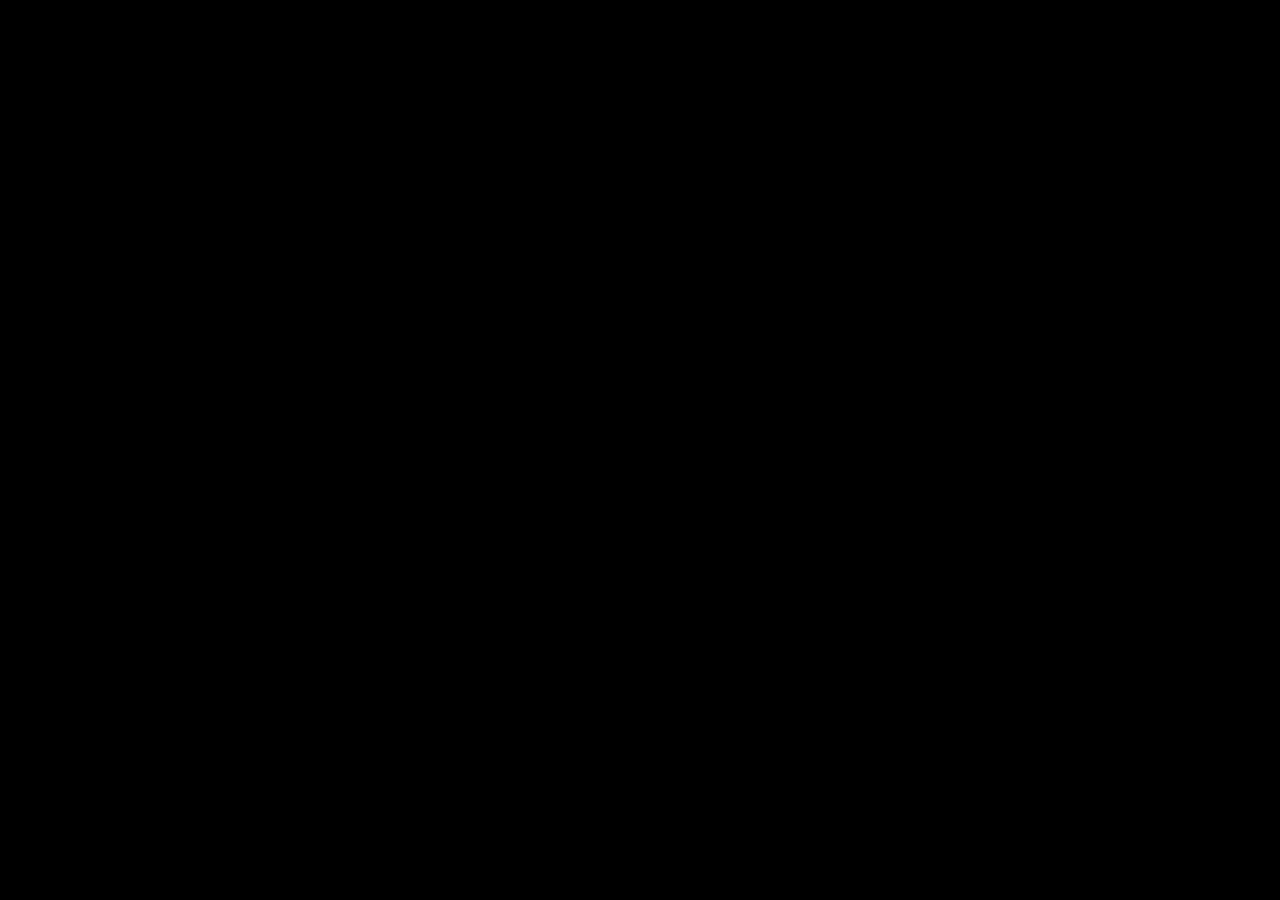
==== contact.html @ a63bf8b6 "Add files via upload" ====
<!DOCTYPE html>
<html lang="fr">
<head>
    <meta charset="UTF-8">
    <meta name="viewport" content="width=device-width, initial-scale=1.0">
    <title>Contact - CARBON</title>
    <link rel="stylesheet" href="style.css">
</head>
<body>
    <div class="custom-cursor" id="customCursor"></div>
    
    <!-- Loading Screen Video -->
    <div class="loading-screen" id="loadingScreen">
        <video class="loading-video" autoplay muted playsinline id="loadingVideo">
            <source src="videos/CARBON.mp4" type="video/mp4">
        </video>
    </div>
    
    <header class="header">
        <div class="logo">CARBON.</div>
        <div class="tagline">communication digitale et développement Web</div>
        <div class="time" id="currentTime">22:06:40 Paris</div>
        <nav class="main-nav">
            <a href="our-projects.html" class="nav-link">Nos réalisations</a>
            <a href="our-expertise.html" class="nav-link">Nos expertises</a>
            <a href="our-team.html" class="nav-link">Notre équipe</a>
        </nav>
        <a href="contact.html" class="contact-link">contact</a>
    </header>

    <main class="main-content contact-page">
        <section class="contact-section">
            <h2 class="section-title">Contact</h2>
            <div class="contact-content">
                <div class="contact-info">
                    <p class="contact-text">Envie de collaborer ?<br>Discutons de votre projet.</p>
                    <a href="mailto:hello@carbon.agency" class="contact-email">hello@carbon.agency</a>
                    <p class="contact-address">Paris, France</p>
                </div>
                <div class="contact-social">
                    <h3 class="social-title">Suivez-nous</h3>
                    <div class="social-links">
                        <a href="#" class="social-link">Instagram</a>
                        <a href="#" class="social-link">LinkedIn</a>
                        <a href="#" class="social-link">Behance</a>
                    </div>
                </div>
            </div>
        </section>
    </main>

    <div class="copyright">© <span id="copyrightYear">2026</span> Carbon.</div>

    <script src="script.js"></script>
</body>
</html>
---- style.css ----
* {
    margin: 0;
    padding: 0;
    box-sizing: border-box;
    cursor: none;
}

/* ========================================
   CUSTOM SQUARE CURSOR
   ======================================== */

.custom-cursor {
    position: fixed;
    width: 12px;
    height: 12px;
    background: #000000;
    pointer-events: none;
    z-index: 9999;
    transform: translate(-50%, -50%);
    transition: width 0.15s ease, height 0.15s ease, background 0.15s ease;
}

.custom-cursor.hover {
    width: 28px;
    height: 28px;
    background: transparent;
    border: 2px solid #000000;
}

body {
    font-family: 'Helvetica Neue', Arial, sans-serif;
    background-color: #cafff0;
    color: #000000;
    overflow: hidden;
    height: 100vh;
    width: 100vw;
}

/* ========================================
   HEADER - Top Navigation
   ======================================== */

.header {
    position: fixed;
    top: 0;
    left: 0;
    right: 0;
    height: 80px;
    display: flex;
    align-items: center;
    justify-content: space-between;
    padding: 0 60px;
    background: #cafff0;
    z-index: 100;
}

.logo {
    font-size: 24px;
    font-weight: 700;
    letter-spacing: 2px;
    color: #000000;
}

.tagline {
    font-size: 13px;
    font-weight: 400;
    letter-spacing: 1px;
    text-transform: lowercase;
    color: #666666;
    margin-left: 40px;
}

.time {
    font-size: 14px;
    font-weight: 400;
    letter-spacing: 1px;
    color: #000000;
    font-variant-numeric: tabular-nums;
}

/* Navigation avec soulignement dynamique */
.main-nav {
    display: flex;
    flex-direction: column;
    gap: 6px;
    align-items: flex-start;
    align-self: flex-start;
    margin-top: 32px;
}

.nav-link {
    position: relative;
    text-decoration: none;
    color: #000000;
    font-size: 14px;
    font-weight: 400;
    letter-spacing: 1px;
    text-transform: lowercase;
    padding: 2px 0;
    overflow: hidden;
    line-height: 1.2;
}

.nav-link::after {
    content: '';
    position: absolute;
    bottom: 0;
    left: 0;
    width: 100%;
    height: 1px;
    background: #000000;
    transform: translateX(-101%);
    transition: transform 0.4s ease;
}

.nav-link:hover::after {
    transform: translateX(0);
}

.contact-link {
    text-decoration: none;
    color: #000000;
    font-size: 14px;
    font-weight: 400;
    letter-spacing: 1px;
    text-transform: lowercase;
    position: relative;
    overflow: hidden;
    padding: 2px 0;
}

.contact-link::after {
    content: '';
    position: absolute;
    bottom: 0;
    left: 0;
    width: 100%;
    height: 1px;
    background: #000000;
    transform: translateX(-101%);
    transition: transform 0.4s ease;
}

.contact-link:hover::after {
    transform: translateX(0);
}

/* ========================================
   MAIN CONTENT - Hero Minimalist
   ======================================== */

.main-content {
    display: flex;
    align-items: center;
    justify-content: center;
    height: 100vh;
    width: 100vw;
    padding: 0 60px;
}

.hero-minimal {
    text-align: center;
}

.hero-title {
    font-size: 72px;
    font-weight: 700;
    letter-spacing: 4px;
    line-height: 1.1;
    color: #000000;
    text-transform: uppercase;
}

/* ========================================
   FOOTER - Projects List
   ======================================== */

.projects-footer {
    position: fixed;
    bottom: 40px;
    left: 60px;
    display: flex;
    flex-direction: column;
    gap: 8px;
}

.project-item {
    display: flex;
    gap: 12px;
    align-items: baseline;
}

.project-year {
    font-size: 12px;
    font-weight: 400;
    color: #666666;
    letter-spacing: 1px;
}

.project-name {
    font-size: 14px;
    font-weight: 600;
    color: #000000;
    letter-spacing: 1px;
    text-decoration: none;
    cursor: pointer;
    position: relative;
    overflow: hidden;
    padding: 2px 0;
}

.project-name::after {
    content: '';
    position: absolute;
    bottom: 0;
    left: 0;
    width: 100%;
    height: 1px;
    background: #000000;
    transform: translateX(-101%);
    transition: transform 0.4s ease;
}

.project-name:hover::after {
    transform: translateX(0);
}

/* ========================================
   COPYRIGHT
   ======================================== */

.copyright {
    position: fixed;
    bottom: 40px;
    right: 60px;
    font-size: 11px;
    font-weight: 400;
    color: #666666;
    letter-spacing: 1px;
}

/* ========================================
   TEAM PAGE STYLES
   ======================================== */

.team-page {
    padding-top: 120px;
}

.team-section {
    max-width: 1200px;
    margin: 0 auto;
    padding: 40px 60px;
}

.section-title {
    font-size: 48px;
    font-weight: 700;
    letter-spacing: 4px;
    color: #000000;
    margin-bottom: 60px;
    text-transform: uppercase;
}

.team-grid {
    display: grid;
    grid-template-columns: repeat(4, 1fr);
    gap: 40px;
}

.team-member {
    text-align: center;
}

.member-photo {
    width: 200px;
    height: 200px;
    margin: 0 auto 20px;
    border-radius: 50%;
    overflow: hidden;
    border: 3px solid #000000;
}

.member-photo img {
    width: 100%;
    height: 100%;
    object-fit: cover;
}

.member-name {
    font-size: 18px;
    font-weight: 700;
    letter-spacing: 1px;
    color: #000000;
    margin-bottom: 8px;
}

.member-role {
    font-size: 12px;
    font-weight: 400;
    letter-spacing: 1px;
    color: #666666;
    text-transform: lowercase;
}

/* ========================================
   PROJECTS PAGE STYLES
   ======================================== */

.projects-page {
    padding-top: 120px;
}

.projects-section {
    max-width: 1400px;
    margin: 0 auto;
    padding: 40px 60px;
}

.projects-grid {
    display: grid;
    grid-template-columns: repeat(2, 1fr);
    gap: 60px;
}

.project-card {
    cursor: pointer;
}

.project-image {
    width: 100%;
    height: 300px;
    overflow: hidden;
    margin-bottom: 20px;
    border: 2px solid #000000;
}

.project-image img {
    width: 100%;
    height: 100%;
    object-fit: cover;
    transition: transform 0.4s ease;
}

.project-card:hover .project-image img {
    transform: scale(1.05);
}

.project-title {
    font-size: 24px;
    font-weight: 700;
    letter-spacing: 1px;
    color: #000000;
    margin-bottom: 8px;
}

.project-category {
    font-size: 12px;
    font-weight: 400;
    letter-spacing: 1px;
    color: #666666;
    text-transform: lowercase;
    margin-bottom: 8px;
}

.project-card .project-year {
    font-size: 14px;
    font-weight: 600;
    color: #000000;
    letter-spacing: 1px;
}

/* ========================================
   CONTACT PAGE STYLES
   ======================================== */

.contact-page {
    padding-top: 120px;
}

.contact-section {
    max-width: 1200px;
    margin: 0 auto;
    padding: 40px 60px;
}

.contact-content {
    display: grid;
    grid-template-columns: 2fr 1fr;
    gap: 80px;
    align-items: start;
}

.contact-info {
    font-size: 24px;
    line-height: 1.6;
    color: #000000;
}

.contact-text {
    margin-bottom: 30px;
}

.contact-email {
    display: inline-block;
    font-size: 36px;
    font-weight: 700;
    letter-spacing: 1px;
    color: #000000;
    text-decoration: none;
    margin-bottom: 20px;
    position: relative;
    overflow: hidden;
    padding: 2px 0;
}

.contact-email::after {
    content: '';
    position: absolute;
    bottom: 0;
    left: 0;
    width: 100%;
    height: 2px;
    background: #000000;
    transform: translateX(-101%);
    transition: transform 0.4s ease;
}

.contact-email:hover::after {
    transform: translateX(0);
}

.contact-address {
    font-size: 14px;
    font-weight: 400;
    letter-spacing: 1px;
    color: #666666;
    text-transform: lowercase;
}

.contact-social {
    border-left: 2px solid #000000;
    padding-left: 30px;
}

.social-title {
    font-size: 14px;
    font-weight: 700;
    letter-spacing: 1px;
    text-transform: uppercase;
    color: #000000;
    margin-bottom: 20px;
}

.social-links {
    display: flex;
    flex-direction: column;
    gap: 12px;
}

.social-link {
    font-size: 14px;
    font-weight: 400;
    letter-spacing: 0.5px;
    color: #000000;
    text-decoration: none;
    position: relative;
    overflow: hidden;
    padding: 2px 0;
}

.social-link::after {
    content: '';
    position: absolute;
    bottom: 0;
    left: 0;
    width: 100%;
    height: 1px;
    background: #000000;
    transform: translateX(-101%);
    transition: transform 0.4s ease;
}

.social-link:hover::after {
    transform: translateX(0);
}

/* ========================================
   EXPERTISE PAGE STYLES
   ======================================== */

.expertise-page {
    padding-top: 120px;
}

.expertise-section {
    max-width: 1400px;
    margin: 0 auto;
    padding: 40px 60px;
}

.expertise-title {
    font-size: 36px;
    font-weight: 700;
    letter-spacing: 2px;
    line-height: 1.3;
    color: #000000;
    margin-bottom: 60px;
    max-width: 900px;
}

.expertise-content {
    display: grid;
    grid-template-columns: 2fr 1fr;
    gap: 80px;
    align-items: start;
}

.expertise-description {
    font-size: 16px;
    line-height: 1.8;
    color: #000000;
}

.expertise-description p {
    margin-bottom: 24px;
}

.expertise-list {
    border-left: 2px solid #000000;
    padding-left: 30px;
}

.expertise-list-title {
    font-size: 14px;
    font-weight: 700;
    letter-spacing: 1px;
    text-transform: uppercase;
    color: #000000;
    margin-bottom: 20px;
}

.expertise-items {
    list-style: none;
    padding: 0;
    margin: 0;
}

.expertise-items li {
    font-size: 14px;
    font-weight: 400;
    letter-spacing: 0.5px;
    color: #000000;
    margin-bottom: 12px;
    line-height: 1.4;
}

/* ========================================
   LOADING SCREEN - Page Transition
   ======================================== */

.loading-screen {
    position: fixed;
    top: 0;
    left: 0;
    width: 100vw;
    height: 100vh;
    background: #000000;
    z-index: 10000;
    display: none;
    align-items: center;
    justify-content: center;
    transform: translateY(100%);
    opacity: 0;
    pointer-events: none;
    transition: none;
    overflow: hidden;
}

.loading-screen.active {
    transform: translateY(0);
    opacity: 1;
    transition: transform 0.6s cubic-bezier(0.65, 0, 0.35, 1);
}

.loading-screen.exit {
    transform: translateY(-100%);
    opacity: 1;
    transition: transform 0.6s cubic-bezier(0.65, 0, 0.35, 1);
}

.loading-video {
    position: absolute;
    top: 50%;
    left: 50%;
    min-width: 100%;
    min-height: 100%;
    width: auto;
    height: auto;
    transform: translate(-50%, -50%);
    object-fit: cover;
}
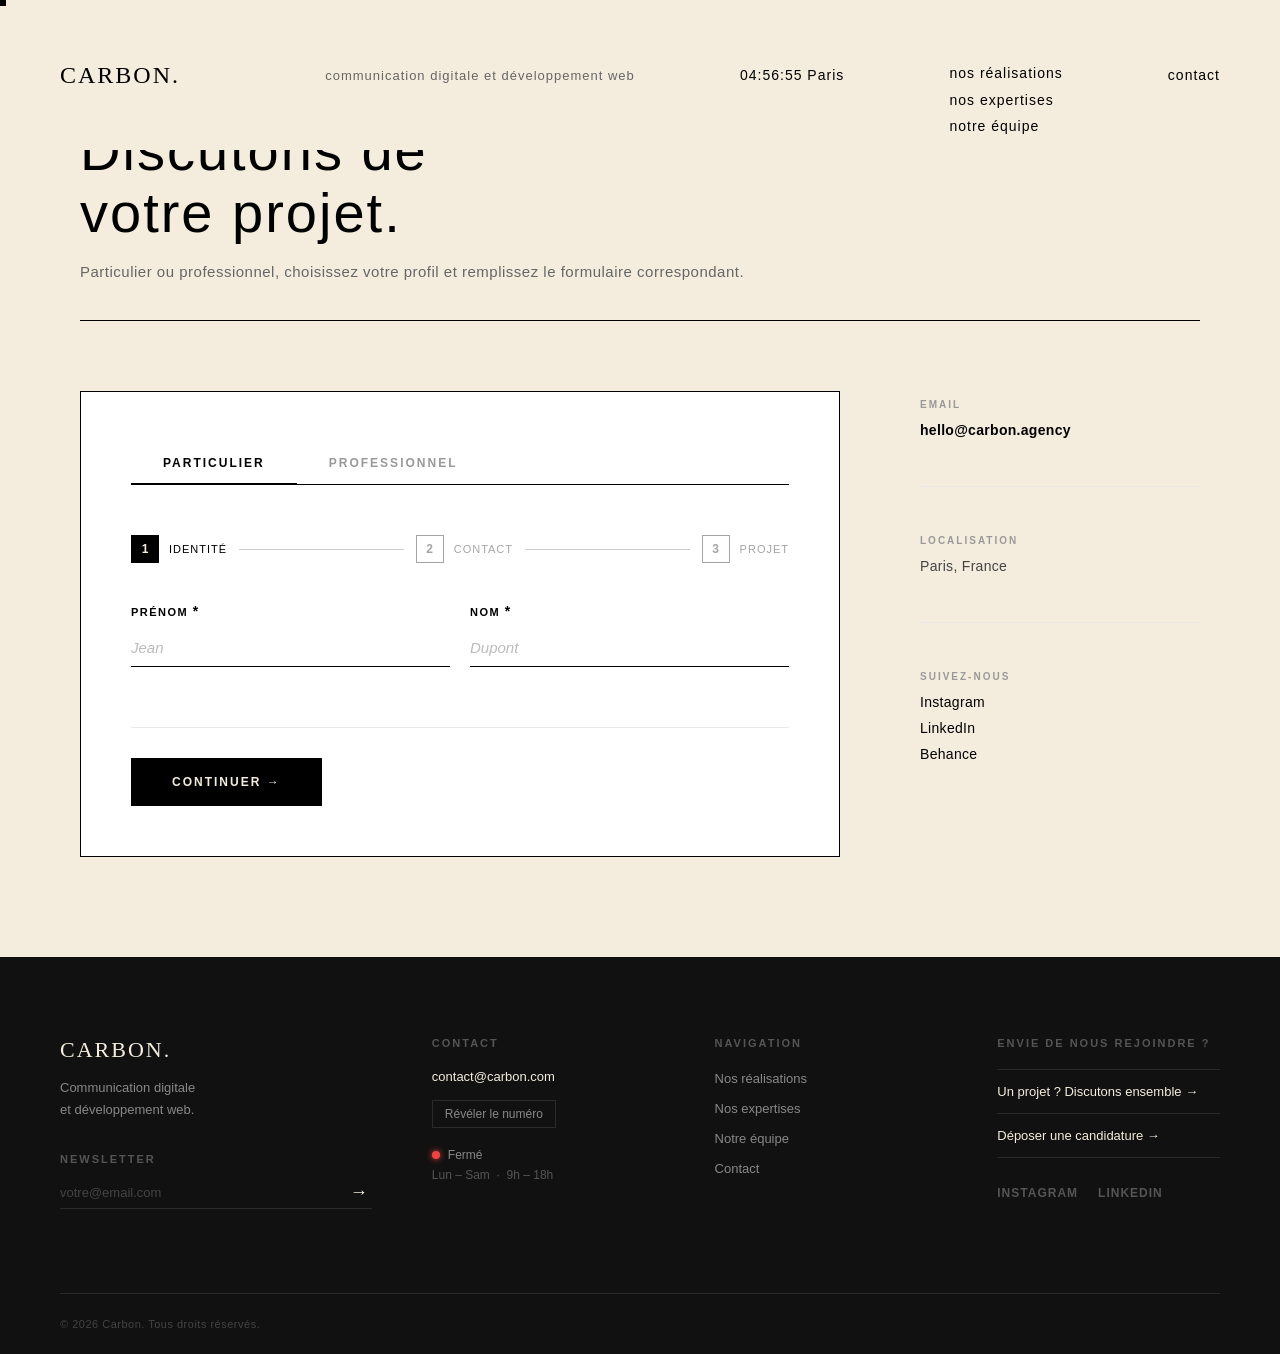
==== commit efc84b0b: "Add files via upload" ====
--- a/contact.html
+++ b/contact.html
@@ -9,13 +9,13 @@
 <body>
     <div class="custom-cursor" id="customCursor"></div>
     
-    <!-- Loading Screen Video -->
-    <div class="loading-screen" id="loadingScreen">
-        <video class="loading-video" autoplay muted playsinline id="loadingVideo">
-            <source src="videos/CARBON.mp4" type="video/mp4">
-        </video>
+    <!-- Page Transition Screen -->
+    <div class="transition-screen" id="transitionScreen">
+        <span class="transition-logo">CARBON.</span>
     </div>
+    <script>document.getElementById('transitionScreen').classList.add('enter');</script>
     
+    <div class="header-clip">
     <header class="header">
         <div class="logo">CARBON.</div>
         <div class="tagline">communication digitale et développement Web</div>
@@ -27,29 +27,255 @@
         </nav>
         <a href="contact.html" class="contact-link">contact</a>
     </header>
+    </div>
 
     <main class="main-content contact-page">
         <section class="contact-section">
-            <h2 class="section-title">Contact</h2>
-            <div class="contact-content">
-                <div class="contact-info">
-                    <p class="contact-text">Envie de collaborer ?<br>Discutons de votre projet.</p>
-                    <a href="mailto:hello@carbon.agency" class="contact-email">hello@carbon.agency</a>
-                    <p class="contact-address">Paris, France</p>
-                </div>
-                <div class="contact-social">
-                    <h3 class="social-title">Suivez-nous</h3>
-                    <div class="social-links">
-                        <a href="#" class="social-link">Instagram</a>
-                        <a href="#" class="social-link">LinkedIn</a>
-                        <a href="#" class="social-link">Behance</a>
-                    </div>
-                </div>
+
+            <div class="contact-header">
+                <h1 class="contact-title">Discutons de<br>votre projet.</h1>
+                <p class="contact-intro">Particulier ou professionnel, choisissez votre profil et remplissez le formulaire correspondant.</p>
+            </div>
+
+            <div class="contact-layout">
+
+                <!-- LEFT: Forms -->
+                <div class="contact-forms">
+
+                    <!-- Tab switcher -->
+                    <div class="form-tabs">
+                        <button class="form-tab active" id="tabParticulier" onclick="switchTab('particulier')">Particulier</button>
+                        <button class="form-tab" id="tabPro" onclick="switchTab('professionnel')">Professionnel</button>
+                    </div>
+
+                    <!-- FORM PARTICULIER -->
+                    <form class="contact-form active" id="formParticulier" novalidate>
+                        <input type="hidden" name="type" value="particulier">
+                        <input type="hidden" id="tsParticulier" name="timestamp" value="">
+                        <div class="hp-field"><input type="text" name="_hp" tabindex="-1" autocomplete="off"></div>
+
+                        <!-- Step indicator -->
+                        <div class="steps-bar">
+                            <div class="steps-track">
+                                <div class="step-item active" data-s="1"><span class="step-num">1</span><span class="step-label">Identité</span></div>
+                                <div class="step-sep"></div>
+                                <div class="step-item" data-s="2"><span class="step-num">2</span><span class="step-label">Contact</span></div>
+                                <div class="step-sep"></div>
+                                <div class="step-item" data-s="3"><span class="step-num">3</span><span class="step-label">Projet</span></div>
+                            </div>
+                        </div>
+
+                        <!-- Step 1 -->
+                        <fieldset class="fstep active" data-step="1">
+                            <div class="frow">
+                                <div class="fgroup">
+                                    <label>Prénom <span class="req">*</span></label>
+                                    <input type="text" name="prenom" required placeholder="Jean">
+                                </div>
+                                <div class="fgroup">
+                                    <label>Nom <span class="req">*</span></label>
+                                    <input type="text" name="nom" required placeholder="Dupont">
+                                </div>
+                            </div>
+                            <div class="fstep-nav">
+                                <button type="button" class="btn-next" onclick="goNext(this)">Continuer →</button>
+                            </div>
+                        </fieldset>
+
+                        <!-- Step 2 -->
+                        <fieldset class="fstep" data-step="2">
+                            <div class="fgroup">
+                                <label>Adresse email <span class="req">*</span></label>
+                                <input type="email" name="email" required placeholder="jean@exemple.fr">
+                            </div>
+                            <div class="fgroup">
+                                <label>Téléphone <span class="opt">(facultatif)</span></label>
+                                <input type="tel" name="telephone" placeholder="+33 6 00 00 00 00">
+                            </div>
+                            <div class="fstep-nav">
+                                <button type="button" class="btn-prev" onclick="goPrev(this)">← Retour</button>
+                                <button type="button" class="btn-next" onclick="goNext(this)">Continuer →</button>
+                            </div>
+                        </fieldset>
+
+                        <!-- Step 3 -->
+                        <fieldset class="fstep" data-step="3">
+                            <div class="fgroup">
+                                <label>Message / Projet <span class="req">*</span></label>
+                                <textarea name="message" required placeholder="Décrivez votre projet..." rows="5"></textarea>
+                            </div>
+                            <div class="fgroup antispam-group">
+                                <label>Vérification : combien font <strong>3 + 4</strong> ? <span class="req">*</span></label>
+                                <input type="number" name="antispam" id="antispamP" required min="0" max="20" placeholder="Votre réponse">
+                            </div>
+                            <div class="fstep-nav">
+                                <button type="button" class="btn-prev" onclick="goPrev(this)">← Retour</button>
+                                <button type="submit" class="btn-submit">Envoyer</button>
+                            </div>
+                        </fieldset>
+                    </form>
+
+                    <!-- FORM PROFESSIONNEL -->
+                    <form class="contact-form" id="formPro" novalidate>
+                        <input type="hidden" name="type" value="professionnel">
+                        <input type="hidden" id="tsPro" name="timestamp" value="">
+                        <div class="hp-field"><input type="text" name="_hp" tabindex="-1" autocomplete="off"></div>
+
+                        <!-- Step indicator -->
+                        <div class="steps-bar">
+                            <div class="steps-track">
+                                <div class="step-item active" data-s="1"><span class="step-num">1</span><span class="step-label">Identité</span></div>
+                                <div class="step-sep"></div>
+                                <div class="step-item" data-s="2"><span class="step-num">2</span><span class="step-label">Entreprise</span></div>
+                                <div class="step-sep"></div>
+                                <div class="step-item" data-s="3"><span class="step-num">3</span><span class="step-label">Contact</span></div>
+                                <div class="step-sep"></div>
+                                <div class="step-item" data-s="4"><span class="step-num">4</span><span class="step-label">Projet</span></div>
+                            </div>
+                        </div>
+
+                        <!-- Step 1 -->
+                        <fieldset class="fstep active" data-step="1">
+                            <div class="frow">
+                                <div class="fgroup">
+                                    <label>Prénom <span class="req">*</span></label>
+                                    <input type="text" name="prenom" required placeholder="Marie">
+                                </div>
+                                <div class="fgroup">
+                                    <label>Nom <span class="req">*</span></label>
+                                    <input type="text" name="nom" required placeholder="Martin">
+                                </div>
+                            </div>
+                            <div class="fstep-nav">
+                                <button type="button" class="btn-next" onclick="goNext(this)">Continuer →</button>
+                            </div>
+                        </fieldset>
+
+                        <!-- Step 2 -->
+                        <fieldset class="fstep" data-step="2">
+                            <div class="fgroup">
+                                <label>Nom de l'entreprise <span class="req">*</span></label>
+                                <input type="text" name="entreprise" required placeholder="Acme Corp.">
+                            </div>
+                            <div class="fgroup">
+                                <label>Numéro SIRET <span class="req">*</span></label>
+                                <input type="text" name="siret" required pattern="[0-9]{14}" placeholder="14 chiffres">
+                            </div>
+                            <div class="fstep-nav">
+                                <button type="button" class="btn-prev" onclick="goPrev(this)">← Retour</button>
+                                <button type="button" class="btn-next" onclick="goNext(this)">Continuer →</button>
+                            </div>
+                        </fieldset>
+
+                        <!-- Step 3 -->
+                        <fieldset class="fstep" data-step="3">
+                            <div class="fgroup">
+                                <label>Email professionnel <span class="req">*</span></label>
+                                <input type="email" name="email" required placeholder="marie@acme.fr">
+                            </div>
+                            <div class="fgroup">
+                                <label>Téléphone <span class="opt">(facultatif)</span></label>
+                                <input type="tel" name="telephone" placeholder="+33 1 00 00 00 00">
+                            </div>
+                            <div class="fstep-nav">
+                                <button type="button" class="btn-prev" onclick="goPrev(this)">← Retour</button>
+                                <button type="button" class="btn-next" onclick="goNext(this)">Continuer →</button>
+                            </div>
+                        </fieldset>
+
+                        <!-- Step 4 -->
+                        <fieldset class="fstep" data-step="4">
+                            <div class="fgroup">
+                                <label>Message / Projet <span class="req">*</span></label>
+                                <textarea name="message" required placeholder="Décrivez votre projet..." rows="5"></textarea>
+                            </div>
+                            <div class="fgroup antispam-group">
+                                <label>Vérification : combien font <strong>3 + 4</strong> ? <span class="req">*</span></label>
+                                <input type="number" name="antispam" id="antispamPro" required min="0" max="20" placeholder="Votre réponse">
+                            </div>
+                            <div class="fstep-nav">
+                                <button type="button" class="btn-prev" onclick="goPrev(this)">← Retour</button>
+                                <button type="submit" class="btn-submit">Envoyer</button>
+                            </div>
+                        </fieldset>
+                    </form>
+
+                </div>
+
+                <!-- RIGHT: Info -->
+                <aside class="contact-aside">
+                    <div class="aside-block">
+                        <p class="aside-label">Email</p>
+                        <a href="mailto:hello@carbon.agency" class="aside-link">hello@carbon.agency</a>
+                    </div>
+                    <div class="aside-block">
+                        <p class="aside-label">Localisation</p>
+                        <p class="aside-value">Paris, France</p>
+                    </div>
+                    <div class="aside-block">
+                        <p class="aside-label">Suivez-nous</p>
+                        <div class="aside-socials">
+                            <a href="#" class="aside-social-link">Instagram</a>
+                            <a href="#" class="aside-social-link">LinkedIn</a>
+                            <a href="#" class="aside-social-link">Behance</a>
+                        </div>
+                    </div>
+                </aside>
+
             </div>
         </section>
     </main>
 
-    <div class="copyright">© <span id="copyrightYear">2026</span> Carbon.</div>
+    <footer class="site-footer">
+        <div class="footer-inner">
+            <div class="footer-col footer-col-brand">
+                <div class="footer-logo">CARBON.</div>
+                <p class="footer-baseline">Communication digitale<br>et développement web.</p>
+                <form class="footer-newsletter" id="footerNewsletter">
+                    <label class="footer-newsletter-label">Newsletter</label>
+                    <div class="footer-newsletter-row">
+                        <input type="email" placeholder="votre@email.com" class="footer-newsletter-input" required>
+                        <button type="submit" class="footer-newsletter-btn">→</button>
+                    </div>
+                    <p class="footer-newsletter-success" id="footerNewsletterSuccess"></p>
+                </form>
+            </div>
+            <div class="footer-col footer-col-contact">
+                <h4 class="footer-col-title">Contact</h4>
+                <a href="mailto:contact@carbon.com" class="footer-contact-link">contact@carbon.com</a>
+                <div class="footer-phone-wrap">
+                    <button class="footer-phone-btn" id="footerPhoneBtn">Révéler le numéro</button>
+                    <span class="footer-phone-number" id="footerPhoneNumber" style="display:none;">+33 7 76 69 16 06</span>
+                </div>
+                <div class="footer-hours">
+                    <span class="footer-status-dot" id="footerStatusDot"></span>
+                    <span class="footer-status-label" id="footerStatusLabel"></span>
+                </div>
+                <p class="footer-schedule">Lun – Sam &nbsp;·&nbsp; 9h – 18h</p>
+            </div>
+            <div class="footer-col footer-col-nav">
+                <h4 class="footer-col-title">Navigation</h4>
+                <ul class="footer-nav-list">
+                    <li><a href="our-projects.html" class="footer-nav-link">Nos réalisations</a></li>
+                    <li><a href="our-expertise.html" class="footer-nav-link">Nos expertises</a></li>
+                    <li><a href="our-team.html" class="footer-nav-link">Notre équipe</a></li>
+                    <li><a href="contact.html" class="footer-nav-link">Contact</a></li>
+                </ul>
+            </div>
+            <div class="footer-col footer-col-actions">
+                <h4 class="footer-col-title">Envie de nous rejoindre ?</h4>
+                <a href="contact.html" class="footer-action-link">Un projet ? Discutons ensemble →</a>
+                <a href="#" class="footer-action-link">Déposer une candidature →</a>
+                <div class="footer-social">
+                    <a href="#" class="footer-social-link" target="_blank" rel="noopener">Instagram</a>
+                    <a href="#" class="footer-social-link" target="_blank" rel="noopener">LinkedIn</a>
+                </div>
+            </div>
+        </div>
+        <div class="footer-bottom">
+            <span>© <span id="copyrightYear">2026</span> Carbon. Tous droits réservés.</span>
+        </div>
+    </footer>
 
     <script src="script.js"></script>
 </body>
--- a/style.css
+++ b/style.css
@@ -1,3 +1,19 @@
+@font-face {
+    font-family: 'Archivo';
+    src: url('fonts/Archivo-Light.woff2') format('woff2');
+    font-weight: 300;
+    font-style: normal;
+    font-display: swap;
+}
+
+@font-face {
+    font-family: 'StrawSerif';
+    src: url('fonts/StrawSerifRegular-6YOWM.ttf') format('truetype');
+    font-weight: 400;
+    font-style: normal;
+    font-display: swap;
+}
+
 * {
     margin: 0;
     padding: 0;
@@ -28,35 +44,45 @@
 }
 
 body {
-    font-family: 'Helvetica Neue', Arial, sans-serif;
-    background-color: #cafff0;
-    color: #000000;
-    overflow: hidden;
-    height: 100vh;
-    width: 100vw;
+    font-family: 'Archivo', 'Helvetica Neue', Arial, sans-serif;
+    font-weight: 300;
+    background-color: #f4edde;
+    color: #000000;
+    overflow-x: hidden;
+    overflow-y: auto;
+    min-height: 100vh;
 }
 
 /* ========================================
    HEADER - Top Navigation
    ======================================== */
 
-.header {
+.header-clip {
     position: fixed;
     top: 0;
     left: 0;
     right: 0;
-    height: 80px;
+    z-index: 100;
+    transition: transform 0.4s cubic-bezier(0.76, 0, 0.24, 1);
+}
+
+.header-clip.hidden {
+    transform: translateY(-100%);
+}
+
+.header {
     display: flex;
     align-items: center;
     justify-content: space-between;
+    height: 150px;
     padding: 0 60px;
-    background: #cafff0;
-    z-index: 100;
+    background: #f4edde;
 }
 
 .logo {
+    font-family: 'StrawSerif', serif;
     font-size: 24px;
-    font-weight: 700;
+    font-weight: 400;
     letter-spacing: 2px;
     color: #000000;
 }
@@ -84,8 +110,7 @@
     flex-direction: column;
     gap: 6px;
     align-items: flex-start;
-    align-self: flex-start;
-    margin-top: 32px;
+    margin-top: 50px;
 }
 
 .nav-link {
@@ -371,132 +396,445 @@
 }
 
 /* ========================================
-   CONTACT PAGE STYLES
+   CONTACT PAGE STYLES — v2 clean
    ======================================== */
 
 .contact-page {
-    padding-top: 120px;
-}
-
+    height: auto !important;
+    min-height: 100vh;
+    align-items: flex-start !important;
+    padding-top: 0;
+    padding-left: 0;
+    padding-right: 0;
+}
+
+/* Contact layout */
 .contact-section {
-    max-width: 1200px;
+    max-width: 1400px;
     margin: 0 auto;
-    padding: 40px 60px;
-}
-
-.contact-content {
+    padding: 120px 80px 100px;
+    width: 100%;
+}
+
+.contact-header {
+    margin-bottom: 70px;
+    border-bottom: 1px solid #000000;
+    padding-bottom: 40px;
+}
+
+.contact-title {
+    font-size: 56px;
+    font-weight: 300;
+    letter-spacing: 2px;
+    line-height: 1.1;
+    color: #000000;
+    margin-bottom: 20px;
+}
+
+.contact-intro {
+    font-size: 15px;
+    color: #666666;
+    letter-spacing: 0.5px;
+}
+
+.contact-layout {
     display: grid;
-    grid-template-columns: 2fr 1fr;
+    grid-template-columns: 1fr 280px;
     gap: 80px;
     align-items: start;
 }
 
-.contact-info {
-    font-size: 24px;
-    line-height: 1.6;
-    color: #000000;
-}
-
-.contact-text {
-    margin-bottom: 30px;
-}
-
-.contact-email {
-    display: inline-block;
-    font-size: 36px;
-    font-weight: 700;
-    letter-spacing: 1px;
-    color: #000000;
-    text-decoration: none;
-    margin-bottom: 20px;
+.contact-forms {
+    background: #ffffff;
+    border: 1px solid #000000;
+    padding: 50px;
+}
+
+/* Tabs */
+.form-tabs {
+    display: flex;
+    gap: 0;
+    margin-bottom: 50px;
+    border-bottom: 1px solid #000000;
+}
+
+.form-tab {
+    font-family: 'Archivo', 'Helvetica Neue', Arial, sans-serif;
+    font-size: 12px;
+    font-weight: 600;
+    letter-spacing: 2px;
+    text-transform: uppercase;
+    color: #999999;
+    background: transparent;
+    border: none;
+    padding: 14px 32px;
+    cursor: pointer;
     position: relative;
-    overflow: hidden;
-    padding: 2px 0;
-}
-
-.contact-email::after {
+    transition: color 0.3s ease;
+}
+
+.form-tab::after {
     content: '';
     position: absolute;
-    bottom: 0;
+    bottom: -1px;
     left: 0;
     width: 100%;
     height: 2px;
     background: #000000;
-    transform: translateX(-101%);
-    transition: transform 0.4s ease;
-}
-
-.contact-email:hover::after {
-    transform: translateX(0);
-}
-
-.contact-address {
+    transform: scaleX(0);
+    transition: transform 0.3s ease;
+}
+
+.form-tab.active {
+    color: #000000;
+}
+
+.form-tab.active::after {
+    transform: scaleX(1);
+}
+
+/* Forms */
+.contact-form {
+    display: none;
+}
+
+.contact-form.active {
+    display: block;
+}
+
+/* Step bar */
+.steps-bar {
+    margin-bottom: 40px;
+}
+
+.steps-track {
+    display: flex;
+    align-items: center;
+    gap: 0;
+}
+
+.step-item {
+    display: flex;
+    align-items: center;
+    gap: 10px;
+    opacity: 0.35;
+    transition: opacity 0.3s ease;
+}
+
+.step-item.active {
+    opacity: 1;
+}
+
+.step-item.done {
+    opacity: 0.6;
+}
+
+.step-num {
+    width: 28px;
+    height: 28px;
+    border: 1px solid #000000;
+    display: flex;
+    align-items: center;
+    justify-content: center;
+    font-size: 12px;
+    font-weight: 600;
+    letter-spacing: 0;
+    transition: all 0.3s ease;
+    flex-shrink: 0;
+}
+
+.step-item.active .step-num {
+    background: #000000;
+    color: #f4edde;
+}
+
+.step-label {
+    font-size: 11px;
+    letter-spacing: 1px;
+    text-transform: uppercase;
+    font-weight: 500;
+    white-space: nowrap;
+}
+
+.step-sep {
+    flex: 1;
+    height: 1px;
+    background: #cccccc;
+    margin: 0 12px;
+    min-width: 20px;
+}
+
+/* Fieldsets */
+fieldset {
+    border: none;
+    padding: 0;
+    margin: 0;
+}
+
+.fstep {
+    display: none;
+    animation: fadeSlide 0.35s ease;
+}
+
+.fstep.active {
+    display: block;
+}
+
+@keyframes fadeSlide {
+    from { opacity: 0; transform: translateX(16px); }
+    to   { opacity: 1; transform: translateX(0); }
+}
+
+.frow {
+    display: grid;
+    grid-template-columns: 1fr 1fr;
+    gap: 20px;
+}
+
+.fgroup {
+    display: flex;
+    flex-direction: column;
+    gap: 10px;
+    margin-bottom: 24px;
+}
+
+.fgroup label {
+    font-size: 11px;
+    font-weight: 600;
+    letter-spacing: 1.5px;
+    text-transform: uppercase;
+    color: #000000;
+}
+
+.fgroup .req {
+    color: #000000;
     font-size: 14px;
-    font-weight: 400;
-    letter-spacing: 1px;
-    color: #666666;
-    text-transform: lowercase;
-}
-
-.contact-social {
-    border-left: 2px solid #000000;
-    padding-left: 30px;
-}
-
-.social-title {
-    font-size: 14px;
+}
+
+.fgroup .opt {
+    font-size: 11px;
+    font-weight: 400;
+    color: #999999;
+    text-transform: none;
+    letter-spacing: 0;
+}
+
+.fgroup input,
+.fgroup textarea {
+    font-family: 'Archivo', 'Helvetica Neue', Arial, sans-serif;
+    font-size: 15px;
+    font-weight: 400;
+    color: #000000;
+    background: transparent;
+    border: none;
+    border-bottom: 1px solid #000000;
+    padding: 10px 0;
+    outline: none;
+    transition: border-color 0.3s ease;
+    width: 100%;
+}
+
+.fgroup input:focus,
+.fgroup textarea:focus {
+    border-bottom-color: #000000;
+    border-bottom-width: 2px;
+}
+
+.fgroup input::placeholder,
+.fgroup textarea::placeholder {
+    color: #bbbbbb;
+    font-style: italic;
+}
+
+.fgroup textarea {
+    resize: none;
+    min-height: 120px;
+}
+
+.fgroup.antispam-group {
+    margin-top: 8px;
+}
+
+/* Step navigation buttons */
+.fstep-nav {
+    display: flex;
+    gap: 16px;
+    align-items: center;
+    margin-top: 36px;
+    padding-top: 30px;
+    border-top: 1px solid #e8e8e8;
+}
+
+.btn-next,
+.btn-prev,
+.btn-submit {
+    font-family: 'Archivo', 'Helvetica Neue', Arial, sans-serif;
+    font-size: 12px;
     font-weight: 700;
-    letter-spacing: 1px;
+    letter-spacing: 2px;
     text-transform: uppercase;
-    color: #000000;
-    margin-bottom: 20px;
-}
-
-.social-links {
+    padding: 16px 40px;
+    cursor: pointer;
+    transition: all 0.3s ease;
+    border: 1px solid #000000;
+}
+
+.btn-next,
+.btn-submit {
+    background: #000000;
+    color: #f4edde;
+}
+
+.btn-next:hover,
+.btn-submit:hover {
+    background: transparent;
+    color: #000000;
+}
+
+.btn-prev {
+    background: transparent;
+    color: #000000;
+}
+
+.btn-prev:hover {
+    background: #000000;
+    color: #f4edde;
+}
+
+/* Honeypot */
+.hp-field {
+    display: none !important;
+}
+
+/* Aside */
+.contact-aside {
+    display: flex;
+    flex-direction: column;
+    gap: 48px;
+    padding-top: 8px;
+}
+
+.aside-block {
     display: flex;
     flex-direction: column;
     gap: 12px;
-}
-
-.social-link {
+    padding-bottom: 48px;
+    border-bottom: 1px solid #e8e8e8;
+}
+
+.aside-block:last-child {
+    border-bottom: none;
+    padding-bottom: 0;
+}
+
+.aside-label {
+    font-size: 10px;
+    font-weight: 700;
+    letter-spacing: 2px;
+    text-transform: uppercase;
+    color: #999999;
+}
+
+.aside-link {
     font-size: 14px;
-    font-weight: 400;
-    letter-spacing: 0.5px;
+    font-weight: 600;
     color: #000000;
     text-decoration: none;
+    letter-spacing: 0.3px;
     position: relative;
-    overflow: hidden;
-    padding: 2px 0;
-}
-
-.social-link::after {
+    display: inline-block;
+    width: fit-content;
+}
+
+.aside-link::after {
     content: '';
     position: absolute;
-    bottom: 0;
+    bottom: -2px;
     left: 0;
     width: 100%;
     height: 1px;
     background: #000000;
-    transform: translateX(-101%);
-    transition: transform 0.4s ease;
-}
-
-.social-link:hover::after {
-    transform: translateX(0);
-}
+    transform: scaleX(0);
+    transform-origin: left;
+    transition: transform 0.3s ease;
+}
+
+.aside-link:hover::after {
+    transform: scaleX(1);
+}
+
+.aside-value {
+    font-size: 14px;
+    color: #444444;
+    letter-spacing: 0.3px;
+}
+
+.aside-socials {
+    display: flex;
+    flex-direction: column;
+    gap: 10px;
+}
+
+.aside-social-link {
+    font-size: 14px;
+    font-weight: 400;
+    color: #000000;
+    text-decoration: none;
+    letter-spacing: 0.3px;
+    position: relative;
+    display: inline-block;
+    width: fit-content;
+}
+
+.aside-social-link::after {
+    content: '';
+    position: absolute;
+    bottom: -2px;
+    left: 0;
+    width: 100%;
+    height: 1px;
+    background: #000000;
+    transform: scaleX(0);
+    transform-origin: left;
+    transition: transform 0.3s ease;
+}
+
+.aside-social-link:hover::after {
+    transform: scaleX(1);
+}
+
+/* Form success */
+.form-success {
+    font-size: 18px;
+    font-weight: 300;
+    letter-spacing: 0.5px;
+    color: #000000;
+    line-height: 1.6;
+    padding: 60px 0;
+    border-top: 1px solid #000000;
+}
+
 
 /* ========================================
    EXPERTISE PAGE STYLES
    ======================================== */
 
 .expertise-page {
-    padding-top: 120px;
+    height: auto !important;
+    min-height: 100vh;
+    flex-direction: column !important;
+    align-items: stretch !important;
+    justify-content: flex-start !important;
+    padding-top: 0;
+    padding-left: 0;
+    padding-right: 0;
 }
 
 .expertise-section {
     max-width: 1400px;
     margin: 0 auto;
-    padding: 40px 60px;
+    padding: 160px 60px 60px;
+    width: 100%;
 }
 
 .expertise-title {
@@ -555,11 +893,690 @@
     line-height: 1.4;
 }
 
+.expertise-anchor {
+    color: #000000;
+    text-decoration: none;
+    position: relative;
+    display: inline-block;
+    width: fit-content;
+}
+
+.expertise-anchor::after {
+    content: '';
+    position: absolute;
+    bottom: -2px;
+    left: 0;
+    width: 100%;
+    height: 1px;
+    background: #000000;
+    transform: scaleX(0);
+    transform-origin: left;
+    transition: transform 0.3s ease;
+}
+
+.expertise-anchor:hover::after {
+    transform: scaleX(1);
+}
+
+/* Full-width image between sections */
+.expertise-fullwidth-img {
+    width: 100%;
+    height: 60vh;
+    overflow: hidden;
+    background: #1a1a1a;
+}
+
+.expertise-fullwidth-img img {
+    width: 100%;
+    height: 100%;
+    object-fit: cover;
+    display: block;
+}
+
+/* ----------------------------------------
+   EXPERTISE DETAIL SECTIONS
+---------------------------------------- */
+
+.exp-detail-section {
+    max-width: 1400px;
+    margin: 0 auto;
+    padding: 100px 60px;
+    border-top: 1px solid #000000;
+}
+
+.exp-detail-inner {
+    display: grid;
+    grid-template-columns: 1fr 1fr;
+    gap: 100px;
+    align-items: start;
+}
+
+.exp-detail-label {
+    display: block;
+    font-size: 11px;
+    font-weight: 400;
+    letter-spacing: 2px;
+    text-transform: uppercase;
+    color: #666666;
+    margin-bottom: 32px;
+}
+
+.exp-detail-headline {
+    font-size: 26px;
+    font-weight: 300;
+    line-height: 1.5;
+    color: #000000;
+    margin-bottom: 40px;
+    letter-spacing: 0.3px;
+}
+
+.exp-detail-more {
+    font-size: 13px;
+    font-weight: 600;
+    letter-spacing: 1px;
+    color: #000000;
+    text-decoration: none;
+    text-transform: uppercase;
+    position: relative;
+    display: inline-block;
+    width: fit-content;
+}
+
+.exp-detail-more::after {
+    content: '';
+    position: absolute;
+    bottom: -3px;
+    left: 0;
+    width: 100%;
+    height: 1px;
+    background: #000000;
+    transform: scaleX(1);
+    transform-origin: right;
+    transition: transform 0.35s ease;
+}
+
+.exp-detail-more.leaving::after {
+    transform-origin: left;
+}
+
+.exp-detail-more:hover::after {
+    transform: scaleX(0);
+    transform-origin: right;
+}
+
+.exp-detail-intro {
+    font-size: 15px;
+    font-weight: 400;
+    line-height: 1.8;
+    color: #333333;
+    margin-bottom: 50px;
+}
+
+.exp-service {
+    padding-top: 30px;
+    margin-bottom: 0;
+}
+
+.exp-service + .exp-service {
+    margin-top: 30px;
+}
+
+.exp-service-title {
+    display: inline-block;
+    width: fit-content;
+    font-size: 16px;
+    font-weight: 600;
+    letter-spacing: 0.5px;
+    color: #000000;
+    text-decoration: none;
+    position: relative;
+    margin-bottom: 14px;
+}
+
+.exp-service-title::after {
+    content: '';
+    position: absolute;
+    bottom: -3px;
+    left: 0;
+    width: 100%;
+    height: 1px;
+    background: #000000;
+    transform: scaleX(1);
+    transform-origin: right;
+    transition: transform 0.35s ease;
+}
+
+.exp-service-title.leaving::after {
+    transform-origin: left;
+}
+
+.exp-service-title:hover::after {
+    transform: scaleX(0);
+    transform-origin: right;
+}
+
+.exp-service-desc {
+    font-size: 14px;
+    font-weight: 400;
+    line-height: 1.7;
+    color: #555555;
+    margin-top: 10px;
+}
+
 /* ========================================
-   LOADING SCREEN - Page Transition
+   FAQ SECTION
    ======================================== */
 
-.loading-screen {
+.faq-section {
+    max-width: 1400px;
+    margin: 0 auto;
+    padding: 100px 60px 120px;
+    width: 100%;
+}
+
+.faq-title {
+    font-size: 36px;
+    font-weight: 700;
+    letter-spacing: 1px;
+    color: #000000;
+    margin-bottom: 60px;
+    max-width: 700px;
+    line-height: 1.3;
+}
+
+.faq-list {
+    border-top: 1px solid #000000;
+}
+
+.faq-item {
+    border-bottom: 1px solid #000000;
+}
+
+.faq-question {
+    width: 100%;
+    display: flex;
+    justify-content: space-between;
+    align-items: center;
+    background: none;
+    border: none;
+    padding: 28px 0;
+    cursor: pointer;
+    text-align: left;
+    font-family: inherit;
+    gap: 40px;
+}
+
+.faq-question span:first-child {
+    font-size: 16px;
+    font-weight: 500;
+    letter-spacing: 0.3px;
+    color: #000000;
+    line-height: 1.4;
+}
+
+.faq-icon {
+    font-size: 22px;
+    font-weight: 300;
+    color: #000000;
+    flex-shrink: 0;
+    line-height: 1;
+    transition: none;
+}
+
+.faq-answer {
+    overflow: hidden;
+    max-height: 0;
+    transition: max-height 0.45s cubic-bezier(0.4, 0, 0.2, 1), padding 0.45s cubic-bezier(0.4, 0, 0.2, 1);
+    padding: 0;
+}
+
+.faq-item.open .faq-answer {
+    max-height: 400px;
+    padding-bottom: 28px;
+}
+
+.faq-answer p {
+    font-size: 15px;
+    font-weight: 400;
+    line-height: 1.8;
+    color: #555555;
+    max-width: 820px;
+}
+
+/* ========================================
+   PROJECTS SHOWCASE (dark section)
+   ======================================== */
+
+.projects-showcase {
+    width: 100%;
+    background: #111111;
+    padding: 100px 0 100px 60px;
+    overflow: hidden;
+}
+
+.projects-showcase-header {
+    margin-bottom: 60px;
+}
+
+.projects-showcase-title {
+    font-size: clamp(28px, 3.5vw, 52px);
+    font-weight: 700;
+    letter-spacing: 1px;
+    color: #f4edde;
+    line-height: 1.2;
+    max-width: 600px;
+}
+
+.projects-carousel-wrapper {
+    overflow-x: scroll;
+    overflow-y: hidden;
+    cursor: grab;
+    scrollbar-width: none;
+}
+
+.projects-carousel-wrapper::-webkit-scrollbar {
+    display: none;
+}
+
+.projects-carousel-wrapper:active {
+    cursor: grabbing;
+}
+
+.projects-carousel {
+    display: flex;
+    gap: 24px;
+    width: max-content;
+    user-select: none;
+}
+
+.carousel-item {
+    flex-shrink: 0;
+    width: 300px;
+}
+
+.carousel-img-wrap {
+    width: 300px;
+    height: 420px;
+    background: #2a2a2a;
+    overflow: hidden;
+    margin-bottom: 16px;
+}
+
+.carousel-img-wrap img {
+    width: 100%;
+    height: 100%;
+    object-fit: cover;
+    display: block;
+}
+
+.carousel-info {
+    display: flex;
+    flex-direction: column;
+    gap: 4px;
+}
+
+.carousel-brand {
+    font-size: 15px;
+    font-weight: 600;
+    letter-spacing: 0.5px;
+    color: #f4edde;
+    position: relative;
+    display: inline-block;
+    width: fit-content;
+}
+
+.carousel-brand::after {
+    content: '';
+    position: absolute;
+    bottom: -2px;
+    left: 0;
+    width: 100%;
+    height: 1px;
+    background: #f4edde;
+    transform: scaleX(0);
+    transform-origin: left;
+    transition: transform 0.3s ease;
+}
+
+.carousel-item:hover .carousel-brand::after {
+    transform: scaleX(1);
+}
+
+.carousel-tags {
+    font-size: 12px;
+    font-weight: 400;
+    letter-spacing: 0.5px;
+    color: #888888;
+    text-transform: uppercase;
+}
+
+/* ========================================
+   CTA SECTION
+   ======================================== */
+
+.cta-section {
+    width: 100%;
+    cursor: none;
+}
+
+.cta-link {
+    display: flex;
+    align-items: center;
+    justify-content: center;
+    width: 100%;
+    padding: 120px 60px;
+    text-decoration: none;
+    position: relative;
+    overflow: hidden;
+}
+
+.cta-text {
+    font-size: clamp(36px, 5vw, 72px);
+    font-weight: 700;
+    letter-spacing: 2px;
+    color: #000000;
+    text-align: center;
+    line-height: 1.2;
+    pointer-events: none;
+    transition: opacity 0.3s ease;
+}
+
+.cta-link:hover .cta-text {
+    opacity: 0.15;
+}
+
+.cta-cursor {
+    position: fixed;
+    width: 95px;
+    height: 95px;
+    background: #000000;
+    border-radius: 50%;
+    display: flex;
+    align-items: center;
+    justify-content: center;
+    font-size: 15px;
+    font-weight: 600;
+    letter-spacing: 1px;
+    color: #f4edde;
+    text-transform: uppercase;
+    text-align: center;
+    line-height: 1.4;
+    pointer-events: none;
+    opacity: 0;
+    transform: translate(-50%, -50%) scale(0.5);
+    transition: opacity 0.3s ease, transform 0.3s ease;
+    z-index: 9999;
+}
+
+.cta-section:hover .cta-cursor {
+    opacity: 1;
+    transform: translate(-50%, -50%) scale(1);
+}
+
+/* ========================================
+   SITE FOOTER
+   ======================================== */
+
+.site-footer {
+    background: #111111;
+    color: #f4edde;
+    padding: 80px 60px 0;
+}
+
+.footer-inner {
+    display: grid;
+    grid-template-columns: 1.4fr 1fr 1fr 1fr;
+    gap: 60px;
+    padding-bottom: 60px;
+    border-bottom: 1px solid #2a2a2a;
+}
+
+.footer-logo {
+    font-family: 'StrawSerif', serif;
+    font-size: 22px;
+    font-weight: 400;
+    letter-spacing: 2px;
+    color: #f4edde;
+    margin-bottom: 14px;
+}
+
+.footer-baseline {
+    font-size: 13px;
+    line-height: 1.7;
+    color: #888888;
+    margin-bottom: 32px;
+}
+
+.footer-col-title {
+    font-size: 11px;
+    font-weight: 600;
+    letter-spacing: 2px;
+    text-transform: uppercase;
+    color: #555555;
+    margin-bottom: 20px;
+}
+
+/* Newsletter */
+.footer-newsletter-label {
+    display: block;
+    font-size: 11px;
+    font-weight: 600;
+    letter-spacing: 2px;
+    text-transform: uppercase;
+    color: #555555;
+    margin-bottom: 12px;
+}
+
+.footer-newsletter-row {
+    display: flex;
+    border-bottom: 1px solid #2a2a2a;
+    transition: border-color 0.3s ease;
+}
+
+.footer-newsletter-row:focus-within {
+    border-color: #f4edde;
+}
+
+.footer-newsletter-input {
+    flex: 1;
+    background: none;
+    border: none;
+    outline: none;
+    color: #f4edde;
+    font-family: inherit;
+    font-size: 13px;
+    padding: 8px 0;
+}
+
+.footer-newsletter-input::placeholder {
+    color: #444444;
+}
+
+.footer-newsletter-btn {
+    background: none;
+    border: none;
+    color: #f4edde;
+    font-size: 18px;
+    cursor: pointer;
+    padding: 0 4px;
+    transition: transform 0.2s ease;
+}
+
+.footer-newsletter-btn:hover {
+    transform: translateX(4px);
+}
+
+.footer-newsletter-success {
+    font-size: 12px;
+    color: #888888;
+    margin-top: 8px;
+    min-height: 16px;
+}
+
+/* Contact */
+.footer-contact-link {
+    display: block;
+    font-size: 13px;
+    color: #f4edde;
+    text-decoration: none;
+    margin-bottom: 16px;
+    transition: opacity 0.2s ease;
+}
+
+.footer-contact-link:hover {
+    opacity: 0.6;
+}
+
+.footer-phone-wrap {
+    margin-bottom: 20px;
+}
+
+.footer-phone-btn {
+    background: none;
+    border: 1px solid #2a2a2a;
+    color: #888888;
+    font-family: inherit;
+    font-size: 12px;
+    padding: 6px 12px;
+    cursor: pointer;
+    transition: border-color 0.2s ease, color 0.2s ease;
+}
+
+.footer-phone-btn:hover {
+    border-color: #f4edde;
+    color: #f4edde;
+}
+
+.footer-phone-number {
+    font-size: 14px;
+    color: #f4edde;
+    letter-spacing: 0.5px;
+}
+
+.footer-hours {
+    display: flex;
+    align-items: center;
+    gap: 8px;
+    margin-bottom: 6px;
+}
+
+.footer-status-dot {
+    width: 8px;
+    height: 8px;
+    border-radius: 50%;
+    flex-shrink: 0;
+}
+
+.footer-status-dot.open {
+    background: #22c55e;
+    box-shadow: 0 0 6px #22c55e;
+    animation: blink 2s infinite;
+}
+
+.footer-status-dot.soon {
+    background: #f59e0b;
+    box-shadow: 0 0 6px #f59e0b;
+    animation: blink 1.2s infinite;
+}
+
+.footer-status-dot.closed {
+    background: #ef4444;
+    box-shadow: 0 0 6px #ef4444;
+}
+
+@keyframes blink {
+    0%, 100% { opacity: 1; }
+    50% { opacity: 0.3; }
+}
+
+.footer-status-label {
+    font-size: 12px;
+    color: #888888;
+}
+
+.footer-schedule {
+    font-size: 12px;
+    color: #555555;
+}
+
+/* Navigation */
+.footer-nav-list {
+    list-style: none;
+    display: flex;
+    flex-direction: column;
+    gap: 12px;
+}
+
+.footer-nav-link {
+    font-size: 13px;
+    color: #888888;
+    text-decoration: none;
+    transition: color 0.2s ease;
+}
+
+.footer-nav-link:hover {
+    color: #f4edde;
+}
+
+/* Actions */
+.footer-col-actions {
+    display: flex;
+    flex-direction: column;
+    gap: 0;
+}
+
+.footer-action-link {
+    display: block;
+    font-size: 13px;
+    color: #f4edde;
+    text-decoration: none;
+    padding: 14px 0;
+    border-bottom: 1px solid #2a2a2a;
+    transition: opacity 0.2s ease;
+}
+
+.footer-action-link:first-of-type {
+    border-top: 1px solid #2a2a2a;
+    margin-top: 0;
+}
+
+.footer-action-link:hover {
+    opacity: 0.6;
+}
+
+.footer-social {
+    display: flex;
+    gap: 20px;
+    margin-top: 28px;
+}
+
+.footer-social-link {
+    font-size: 12px;
+    font-weight: 600;
+    letter-spacing: 1px;
+    text-transform: uppercase;
+    color: #555555;
+    text-decoration: none;
+    transition: color 0.2s ease;
+}
+
+.footer-social-link:hover {
+    color: #f4edde;
+}
+
+/* Bottom bar */
+.footer-bottom {
+    padding: 24px 0;
+    font-size: 11px;
+    color: #444444;
+    letter-spacing: 0.5px;
+}
+
+/* ========================================
+   PAGE TRANSITION SCREEN
+   ======================================== */
+
+.transition-screen {
     position: fixed;
     top: 0;
     left: 0;
@@ -567,36 +1584,48 @@
     height: 100vh;
     background: #000000;
     z-index: 10000;
-    display: none;
+    display: flex;
     align-items: center;
     justify-content: center;
     transform: translateY(100%);
+    pointer-events: none;
+}
+
+.transition-screen.enter {
+    transform: translateY(0);
+    transition: transform 0.6s cubic-bezier(0.76, 0, 0.24, 1);
+    pointer-events: all;
+}
+
+.transition-screen.leave {
+    transform: translateY(-100%);
+    transition: transform 0.6s cubic-bezier(0.76, 0, 0.24, 1);
+}
+
+.transition-screen--video {
+    padding: 0;
+    justify-content: center;
+}
+
+.transition-video {
+    width: 100%;
+    height: 100%;
+    object-fit: cover;
+    display: block;
+}
+
+.transition-logo {
+    font-family: 'StrawSerif', serif;
+    font-size: 32px;
+    font-weight: 400;
+    letter-spacing: 6px;
+    color: #f4edde;
     opacity: 0;
-    pointer-events: none;
-    transition: none;
-    overflow: hidden;
-}
-
-.loading-screen.active {
+    transform: translateY(12px);
+    transition: opacity 0.4s ease 0.3s, transform 0.4s ease 0.3s;
+}
+
+.transition-screen.enter .transition-logo {
+    opacity: 1;
     transform: translateY(0);
-    opacity: 1;
-    transition: transform 0.6s cubic-bezier(0.65, 0, 0.35, 1);
-}
-
-.loading-screen.exit {
-    transform: translateY(-100%);
-    opacity: 1;
-    transition: transform 0.6s cubic-bezier(0.65, 0, 0.35, 1);
-}
-
-.loading-video {
-    position: absolute;
-    top: 50%;
-    left: 50%;
-    min-width: 100%;
-    min-height: 100%;
-    width: auto;
-    height: auto;
-    transform: translate(-50%, -50%);
-    object-fit: cover;
-}
+}
